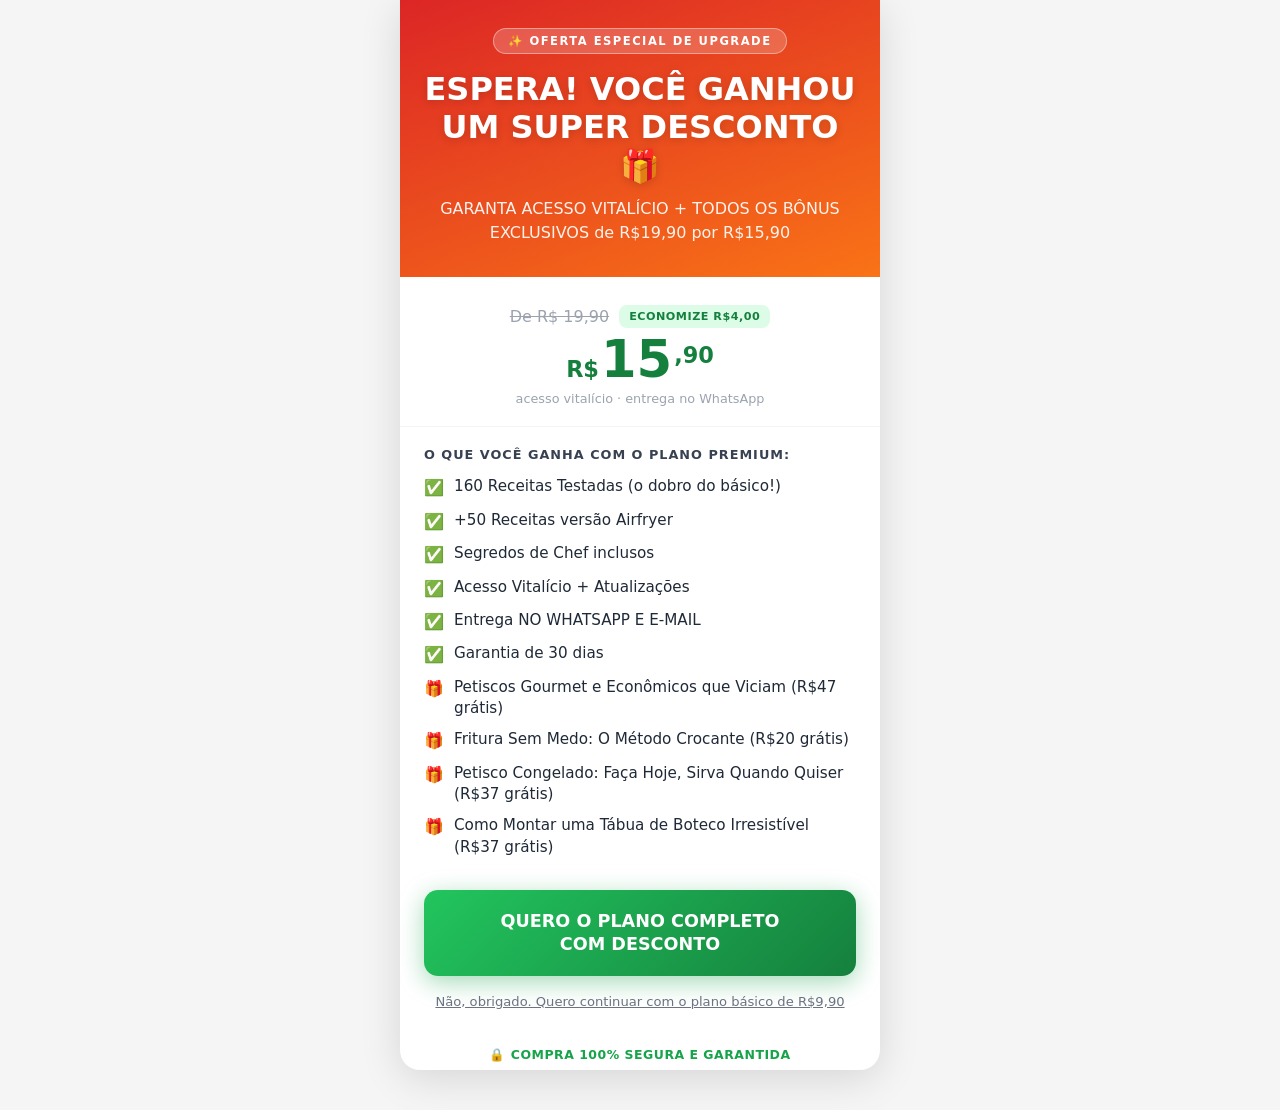
==== upsell.html @ 353e96bf "feat: centralize all redirects in redirectWithParams to preserve UTM/fbclid params" ====
<!DOCTYPE html>
<html lang="pt-BR">
<head>
  <meta charset="UTF-8" />
  <meta name="viewport" content="width=device-width, initial-scale=1.0" />
  <meta name="theme-color" content="#DC2626" />
  <title>Espera! Oferta Especial — Petiscos de Boteco</title>
  <style>
    *, *::before, *::after { box-sizing: border-box; margin: 0; padding: 0; }

    body {
      font-family: 'Segoe UI', system-ui, -apple-system, sans-serif;
      background: #F5F5F5;
      min-height: 100vh;
      display: flex;
      align-items: flex-start;
      justify-content: center;
      padding: 0 0 40px;
    }

    .card {
      background: #fff;
      width: 100%;
      max-width: 480px;
      border-radius: 0 0 20px 20px;
      overflow: hidden;
      box-shadow: 0 8px 40px rgba(0,0,0,0.13);
    }

    /* ── HEADER ── */
    .header {
      background: linear-gradient(160deg, #DC2626 0%, #F97316 100%);
      padding: 28px 24px 32px;
      text-align: center;
      color: #fff;
    }
    .pill {
      display: inline-block;
      background: rgba(255,255,255,0.2);
      border: 1px solid rgba(255,255,255,0.4);
      border-radius: 20px;
      font-size: 0.72rem;
      font-weight: 800;
      letter-spacing: 1.5px;
      text-transform: uppercase;
      padding: 5px 14px;
      margin-bottom: 16px;
    }
    .header h1 {
      font-size: clamp(1.6rem, 6vw, 2rem);
      font-weight: 900;
      line-height: 1.2;
      margin-bottom: 12px;
      text-shadow: 0 2px 8px rgba(0,0,0,0.15);
    }
    .header p {
      font-size: 1rem;
      opacity: 0.92;
      line-height: 1.5;
    }

    /* ── PRICE ── */
    .price-section {
      padding: 28px 28px 20px;
      text-align: center;
      border-bottom: 1px solid #F3F4F6;
    }
    .price-top-row {
      display: flex;
      align-items: center;
      justify-content: center;
      gap: 10px;
      margin-bottom: 6px;
    }
    .save-tag {
      background: #DCFCE7;
      color: #15803D;
      font-size: 0.7rem;
      font-weight: 900;
      letter-spacing: 0.5px;
      padding: 5px 10px;
      border-radius: 8px;
      text-transform: uppercase;
      white-space: nowrap;
    }
    .price-from {
      font-size: 1rem;
      color: #9CA3AF;
      text-decoration: line-through;
    }
    .price-main {
      display: flex;
      align-items: baseline;
      justify-content: center;
      gap: 2px;
    }
    .price-rs {
      font-size: 1.4rem;
      font-weight: 900;
      color: #15803D;
    }
    .price-num {
      font-size: 3.2rem;
      font-weight: 900;
      color: #15803D;
      line-height: 1;
    }
    .price-cents {
      font-size: 1.4rem;
      font-weight: 900;
      color: #15803D;
      align-self: flex-start;
      margin-top: 8px;
    }
    .price-note {
      font-size: 0.8rem;
      color: #9CA3AF;
      margin-top: 6px;
    }

    /* ── FEATURES ── */
    .features {
      padding: 20px 24px 24px;
    }
    .features-title {
      font-size: 0.8rem;
      font-weight: 800;
      text-transform: uppercase;
      letter-spacing: 1px;
      color: #374151;
      margin-bottom: 14px;
    }
    .feat-list {
      list-style: none;
      display: flex;
      flex-direction: column;
      gap: 10px;
    }
    .feat-list li {
      display: flex;
      align-items: flex-start;
      gap: 10px;
      font-size: 0.95rem;
      color: #1F2937;
      line-height: 1.4;
    }
    .feat-list li .ck {
      font-size: 1rem;
      flex-shrink: 0;
      margin-top: 1px;
    }

    /* ── CTA ── */
    .cta-section {
      padding: 8px 24px 20px;
    }
    .btn-accept {
      display: block;
      width: 100%;
      background: linear-gradient(135deg, #22C55E, #15803D);
      color: #fff;
      text-align: center;
      text-decoration: none;
      font-size: 1.1rem;
      font-weight: 900;
      padding: 20px 16px;
      border-radius: 14px;
      line-height: 1.3;
      box-shadow: 0 6px 24px rgba(22,163,74,0.4);
      transition: transform 0.15s, box-shadow 0.15s;
    }
    .btn-accept:hover {
      transform: translateY(-2px);
      box-shadow: 0 10px 32px rgba(22,163,74,0.55);
    }

    .decline {
      display: block;
      text-align: center;
      margin-top: 16px;
      font-size: 0.82rem;
      color: #6B7280;
      text-decoration: underline;
      cursor: pointer;
      line-height: 1.5;
    }
    .decline:hover { color: #374151; }

    .security {
      text-align: center;
      padding: 16px 24px 8px;
      font-size: 0.78rem;
      font-weight: 700;
      color: #16A34A;
      letter-spacing: 0.5px;
      text-transform: uppercase;
    }
  </style>
  <script>
    function redirectWithParams(destination) {
      var currentParams = window.location.search;
      if (!currentParams) {
        window.location.href = destination;
        return;
      }
      if (destination.indexOf('?') !== -1) {
        window.location.href = destination + '&' + currentParams.substring(1);
      } else {
        window.location.href = destination + currentParams;
      }
    }
  </script>
</head>
<body>

<div class="card">

  <!-- HEADER -->
  <div class="header">
    <div class="pill">✨ Oferta Especial de Upgrade</div>
    <h1>ESPERA! VOCÊ GANHOU UM SUPER DESCONTO 🎁</h1>
    <p>GARANTA ACESSO VITALÍCIO + TODOS OS BÔNUS EXCLUSIVOS de R$19,90 por R$15,90</p>
  </div>

  <!-- PRICE -->
  <div class="price-section">
    <div class="price-top-row">
      <div class="price-from">De R$ 19,90</div>
      <div class="save-tag">ECONOMIZE R$4,00</div>
    </div>
    <div class="price-main">
      <span class="price-rs">R$</span>
      <span class="price-num">15</span>
      <span class="price-cents">,90</span>
    </div>
    <div class="price-note">acesso vitalício · entrega no WhatsApp</div>
  </div>

  <!-- FEATURES -->
  <div class="features">
    <div class="features-title">O que você ganha com o Plano Premium:</div>
    <ul class="feat-list">
      <li><span class="ck">✅</span> <span>160 Receitas Testadas (o dobro do básico!)</span></li>
      <li><span class="ck">✅</span> <span>+50 Receitas versão Airfryer</span></li>
      <li><span class="ck">✅</span> <span>Segredos de Chef inclusos</span></li>
      <li><span class="ck">✅</span> <span>Acesso Vitalício + Atualizações</span></li>
      <li><span class="ck">✅</span> <span>Entrega NO WHATSAPP E E-MAIL</span></li>
      <li><span class="ck">✅</span> <span>Garantia de 30 dias</span></li>
      <li><span class="ck">🎁</span> <span>Petiscos Gourmet e Econômicos que Viciam (R$47 grátis)</span></li>
      <li><span class="ck">🎁</span> <span>Fritura Sem Medo: O Método Crocante (R$20 grátis)</span></li>
      <li><span class="ck">🎁</span> <span>Petisco Congelado: Faça Hoje, Sirva Quando Quiser (R$37 grátis)</span></li>
      <li><span class="ck">🎁</span> <span>Como Montar uma Tábua de Boteco Irresistível (R$37 grátis)</span></li>
    </ul>
  </div>

  <!-- CTA -->
  <div class="cta-section">
    <a href="https://mundoconhecimento.mycartpanda.com/checkout/210012036:1" class="btn-accept" onclick="event.preventDefault(); redirectWithParams('https://mundoconhecimento.mycartpanda.com/checkout/210012036:1')">
      QUERO O PLANO COMPLETO<br>COM DESCONTO
    </a>

    <a href="https://mundoconhecimento.mycartpanda.com/checkout/209973657:1" class="decline" onclick="event.preventDefault(); redirectWithParams('https://mundoconhecimento.mycartpanda.com/checkout/209973657:1')">
      Não, obrigado. Quero continuar com o plano básico de R$9,90
    </a>
  </div>

  <div class="security">🔒 Compra 100% Segura e Garantida</div>

</div>

</body>
</html>
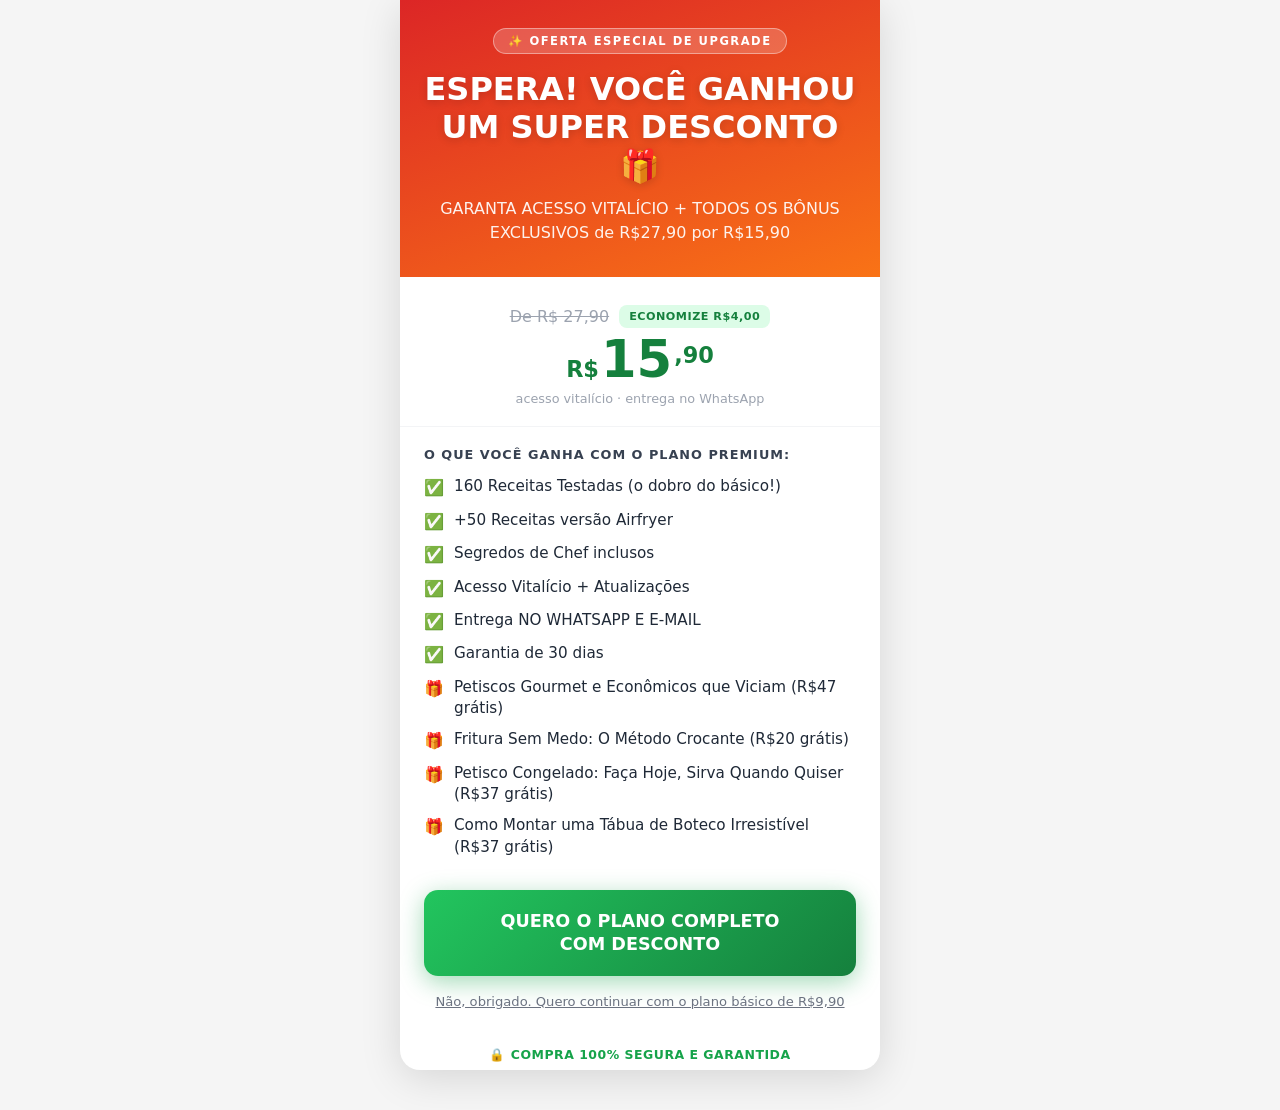
==== commit c936ced0: "update premium price from R9,90 to R7,90" ====
--- a/upsell.html
+++ b/upsell.html
@@ -219,13 +219,13 @@
   <div class="header">
     <div class="pill">✨ Oferta Especial de Upgrade</div>
     <h1>ESPERA! VOCÊ GANHOU UM SUPER DESCONTO 🎁</h1>
-    <p>GARANTA ACESSO VITALÍCIO + TODOS OS BÔNUS EXCLUSIVOS de R$19,90 por R$15,90</p>
+    <p>GARANTA ACESSO VITALÍCIO + TODOS OS BÔNUS EXCLUSIVOS de R$27,90 por R$15,90</p>
   </div>
 
   <!-- PRICE -->
   <div class="price-section">
     <div class="price-top-row">
-      <div class="price-from">De R$ 19,90</div>
+      <div class="price-from">De R$ 27,90</div>
       <div class="save-tag">ECONOMIZE R$4,00</div>
     </div>
     <div class="price-main">
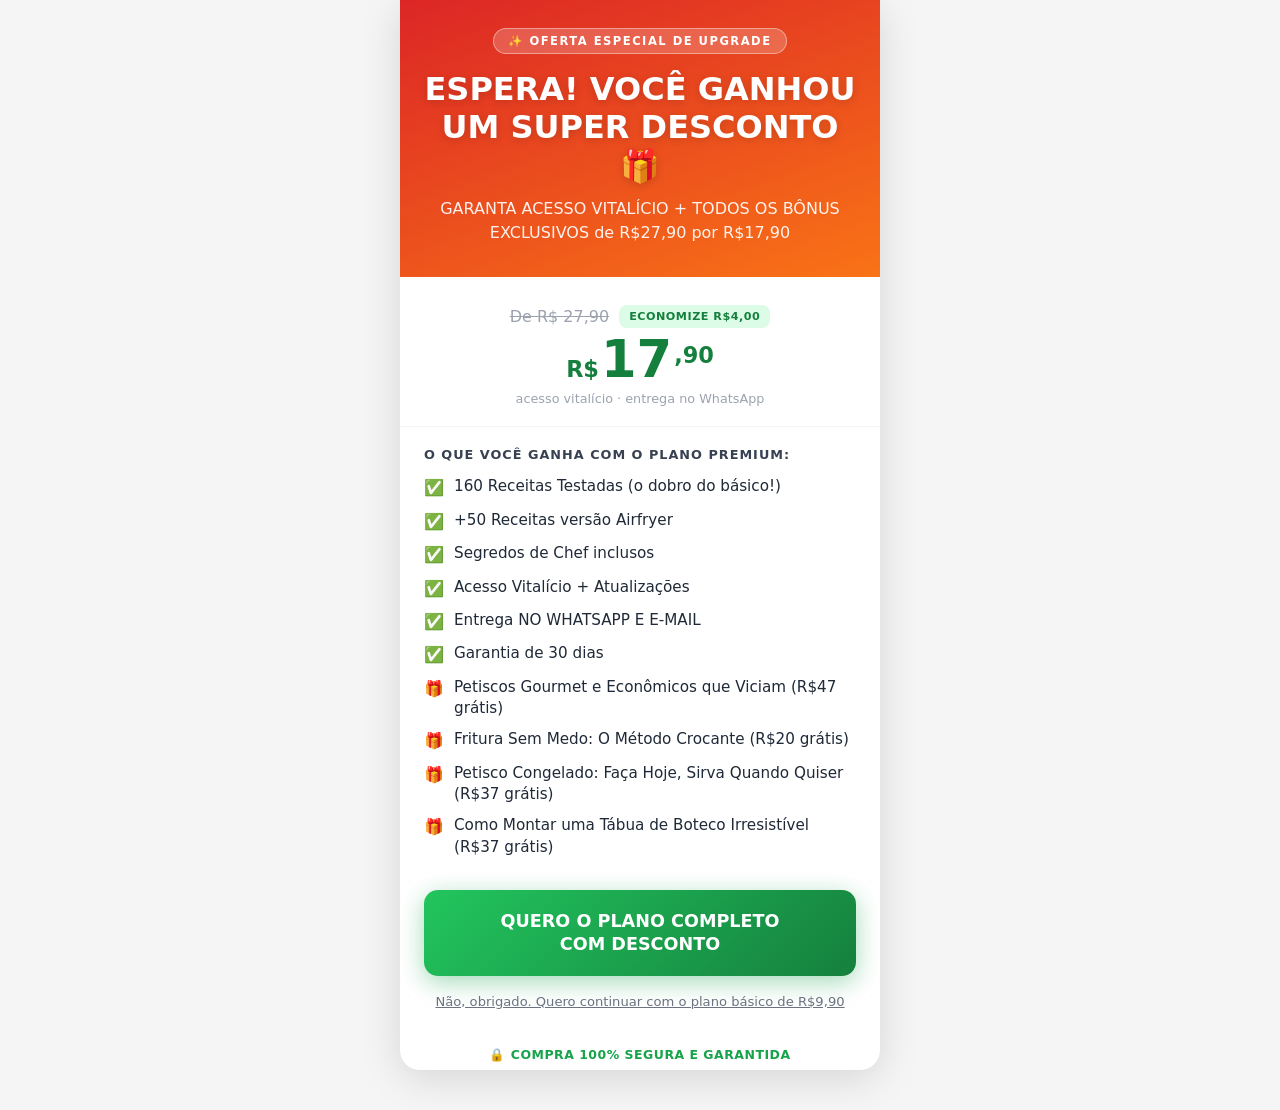
==== commit 023065a5: "teste-1" ====
--- a/upsell.html
+++ b/upsell.html
@@ -219,7 +219,7 @@
   <div class="header">
     <div class="pill">✨ Oferta Especial de Upgrade</div>
     <h1>ESPERA! VOCÊ GANHOU UM SUPER DESCONTO 🎁</h1>
-    <p>GARANTA ACESSO VITALÍCIO + TODOS OS BÔNUS EXCLUSIVOS de R$27,90 por R$15,90</p>
+    <p>GARANTA ACESSO VITALÍCIO + TODOS OS BÔNUS EXCLUSIVOS de R$27,90 por R$17,90</p>
   </div>
 
   <!-- PRICE -->
@@ -230,7 +230,7 @@
     </div>
     <div class="price-main">
       <span class="price-rs">R$</span>
-      <span class="price-num">15</span>
+      <span class="price-num">17</span>
       <span class="price-cents">,90</span>
     </div>
     <div class="price-note">acesso vitalício · entrega no WhatsApp</div>
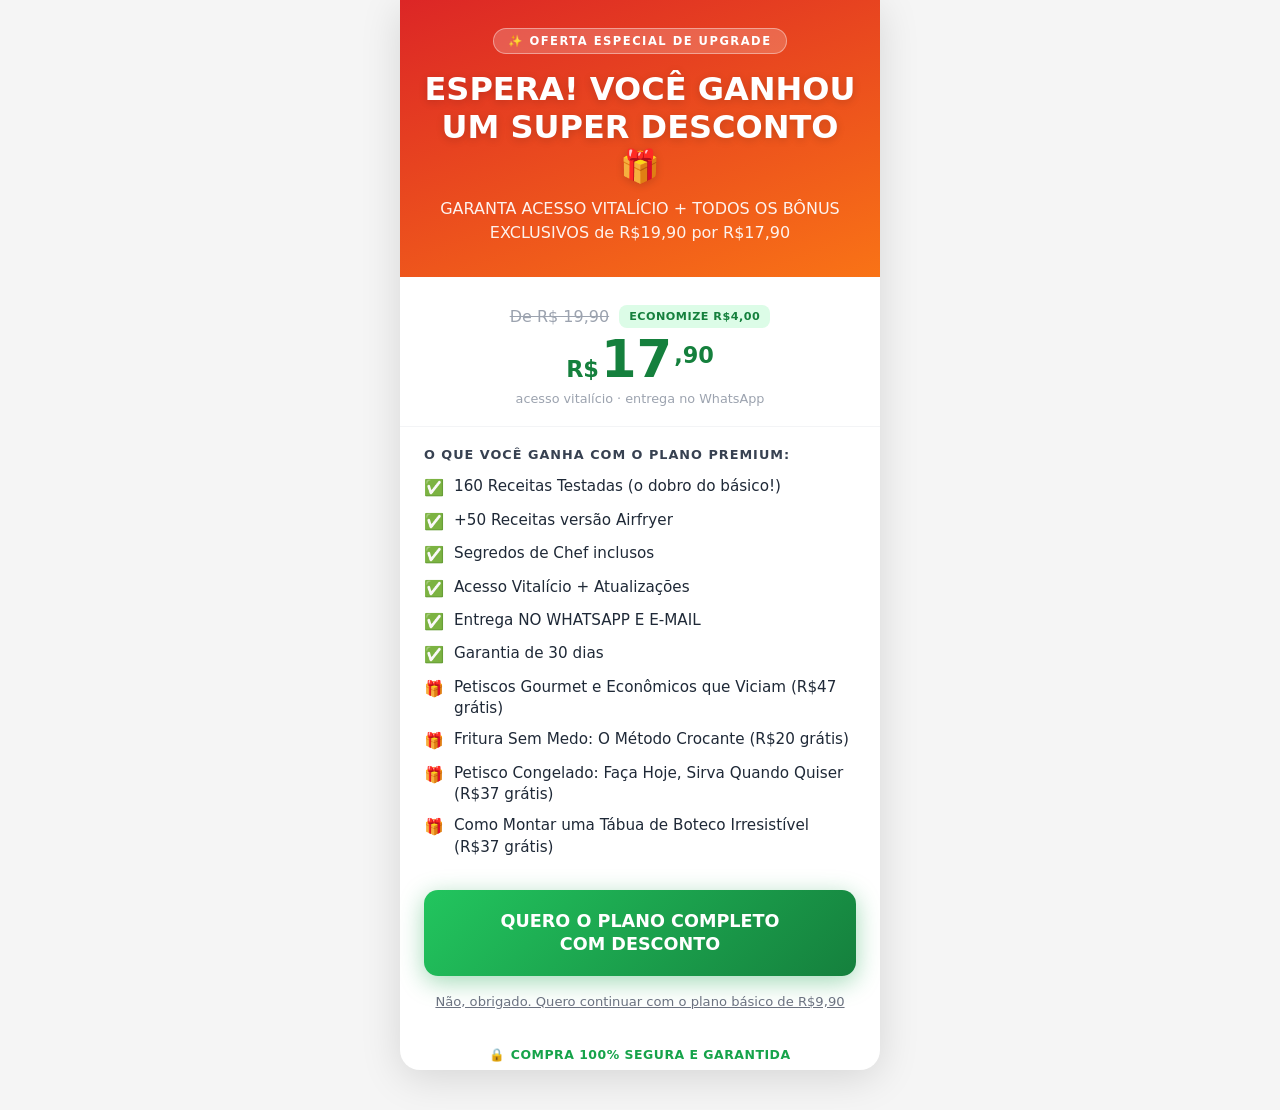
==== commit e3649f7b: "update premium price from R9,90 to R7,90" ====
--- a/upsell.html
+++ b/upsell.html
@@ -219,13 +219,13 @@
   <div class="header">
     <div class="pill">✨ Oferta Especial de Upgrade</div>
     <h1>ESPERA! VOCÊ GANHOU UM SUPER DESCONTO 🎁</h1>
-    <p>GARANTA ACESSO VITALÍCIO + TODOS OS BÔNUS EXCLUSIVOS de R$27,90 por R$17,90</p>
+    <p>GARANTA ACESSO VITALÍCIO + TODOS OS BÔNUS EXCLUSIVOS de R$19,90 por R$17,90</p>
   </div>
 
   <!-- PRICE -->
   <div class="price-section">
     <div class="price-top-row">
-      <div class="price-from">De R$ 27,90</div>
+      <div class="price-from">De R$ 19,90</div>
       <div class="save-tag">ECONOMIZE R$4,00</div>
     </div>
     <div class="price-main">
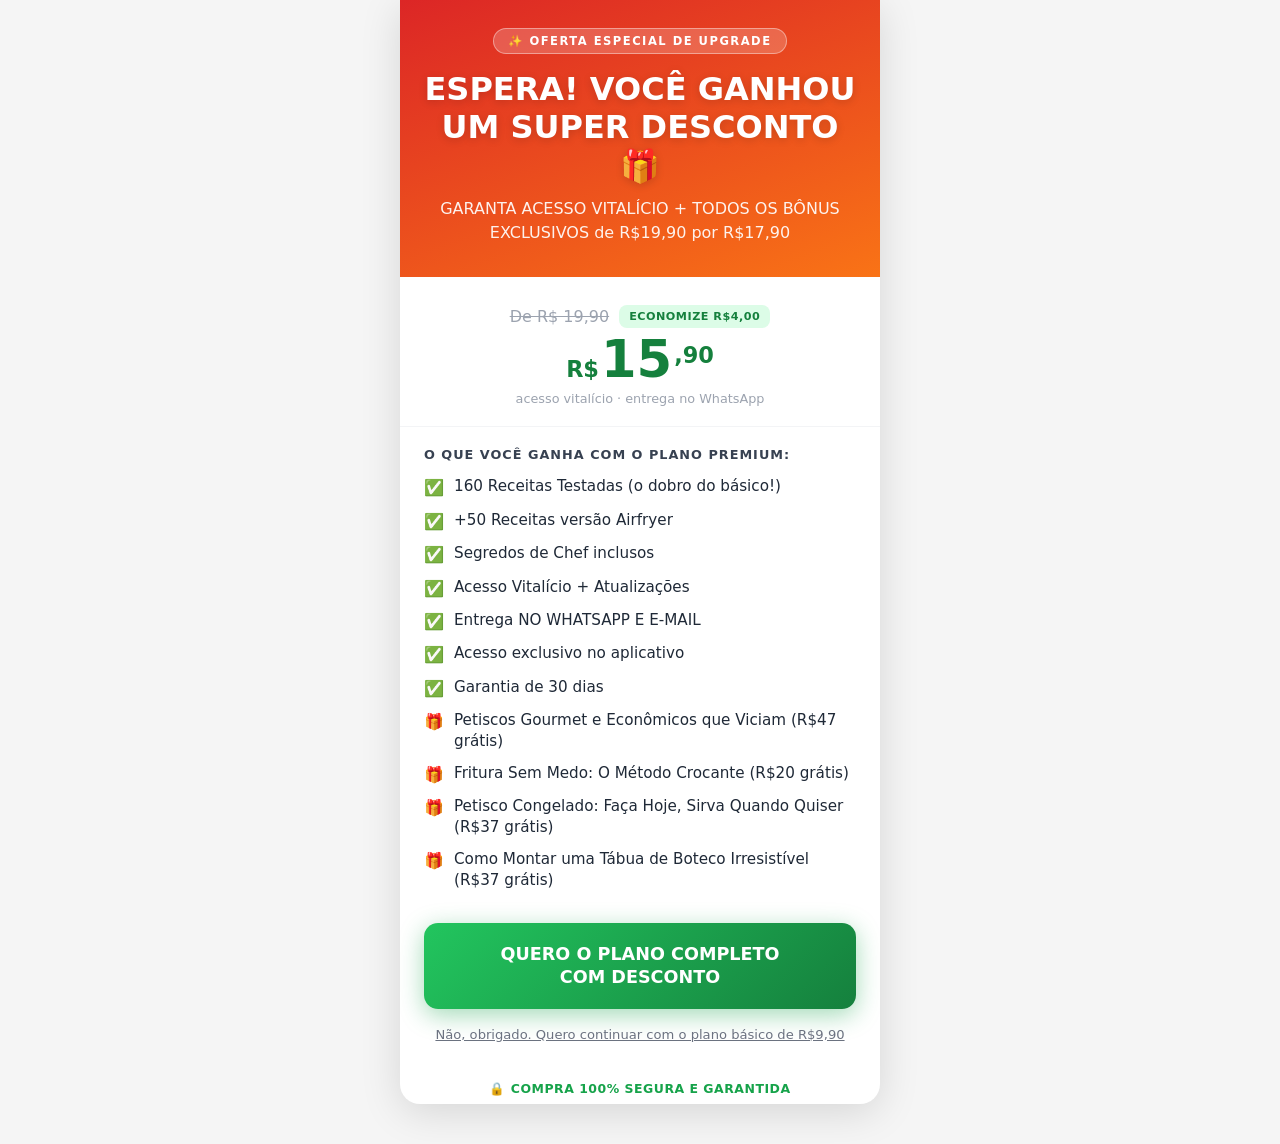
==== commit 4576909b: "app" ====
--- a/upsell.html
+++ b/upsell.html
@@ -230,7 +230,7 @@
     </div>
     <div class="price-main">
       <span class="price-rs">R$</span>
-      <span class="price-num">17</span>
+      <span class="price-num">15</span>
       <span class="price-cents">,90</span>
     </div>
     <div class="price-note">acesso vitalício · entrega no WhatsApp</div>
@@ -245,6 +245,7 @@
       <li><span class="ck">✅</span> <span>Segredos de Chef inclusos</span></li>
       <li><span class="ck">✅</span> <span>Acesso Vitalício + Atualizações</span></li>
       <li><span class="ck">✅</span> <span>Entrega NO WHATSAPP E E-MAIL</span></li>
+      <li><span class="ck">✅</span> <span>Acesso exclusivo no aplicativo</span></li>
       <li><span class="ck">✅</span> <span>Garantia de 30 dias</span></li>
       <li><span class="ck">🎁</span> <span>Petiscos Gourmet e Econômicos que Viciam (R$47 grátis)</span></li>
       <li><span class="ck">🎁</span> <span>Fritura Sem Medo: O Método Crocante (R$20 grátis)</span></li>
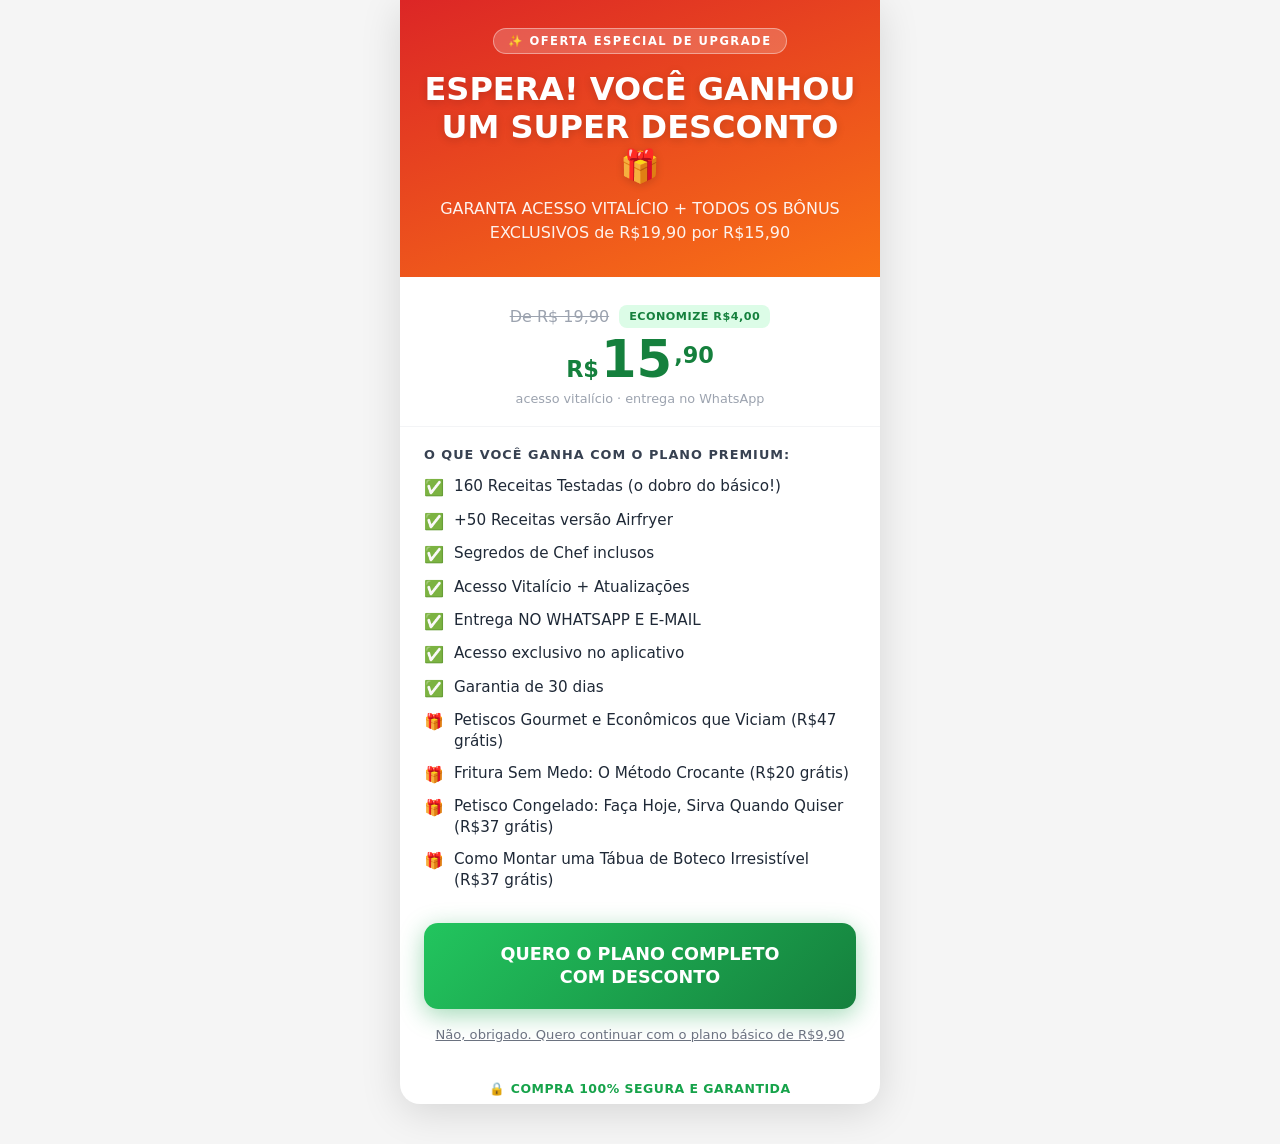
==== commit 447ff8e2: "update prices and layout" ====
--- a/upsell.html
+++ b/upsell.html
@@ -219,7 +219,7 @@
   <div class="header">
     <div class="pill">✨ Oferta Especial de Upgrade</div>
     <h1>ESPERA! VOCÊ GANHOU UM SUPER DESCONTO 🎁</h1>
-    <p>GARANTA ACESSO VITALÍCIO + TODOS OS BÔNUS EXCLUSIVOS de R$19,90 por R$17,90</p>
+    <p>GARANTA ACESSO VITALÍCIO + TODOS OS BÔNUS EXCLUSIVOS de R$19,90 por R$15,90</p>
   </div>
 
   <!-- PRICE -->
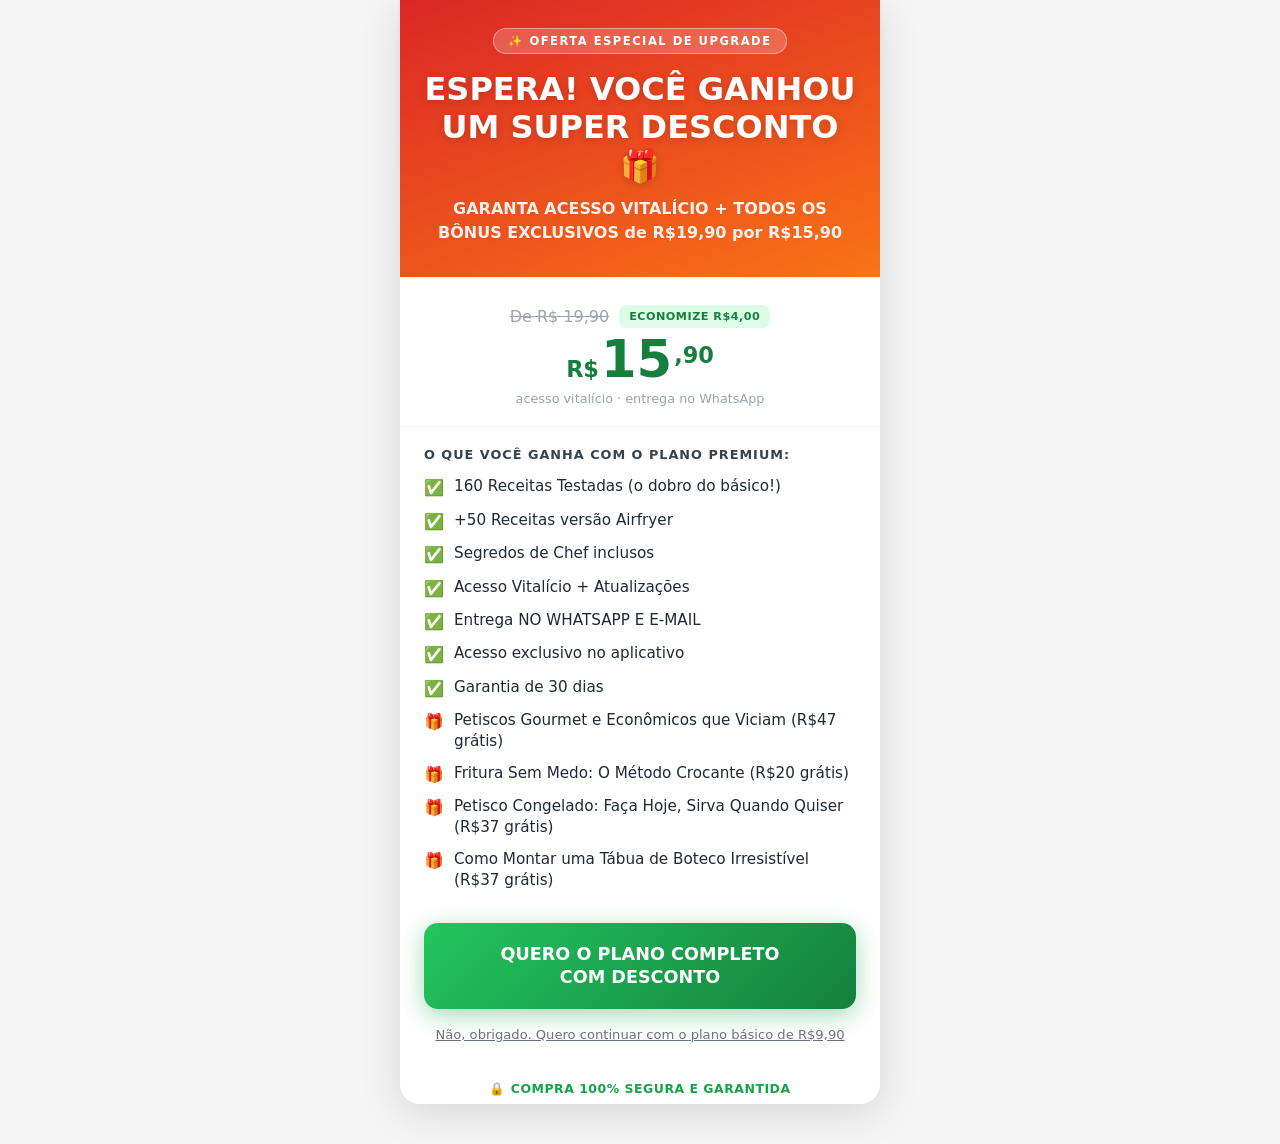
==== commit 59a18b09: "fix: remove bullet from feat-list li in upsell" ====
--- a/upsell.html
+++ b/upsell.html
@@ -132,11 +132,14 @@
     }
     .feat-list {
       list-style: none;
+      padding: 0;
+      margin: 0;
       display: flex;
       flex-direction: column;
       gap: 10px;
     }
     .feat-list li {
+      list-style: none;
       display: flex;
       align-items: flex-start;
       gap: 10px;
@@ -219,7 +222,7 @@
   <div class="header">
     <div class="pill">✨ Oferta Especial de Upgrade</div>
     <h1>ESPERA! VOCÊ GANHOU UM SUPER DESCONTO 🎁</h1>
-    <p>GARANTA ACESSO VITALÍCIO + TODOS OS BÔNUS EXCLUSIVOS de R$19,90 por R$15,90</p>
+    <p><b>GARANTA ACESSO VITALÍCIO + TODOS OS BÔNUS EXCLUSIVOS de R$19,90 por R$15,90</b></p>
   </div>
 
   <!-- PRICE -->
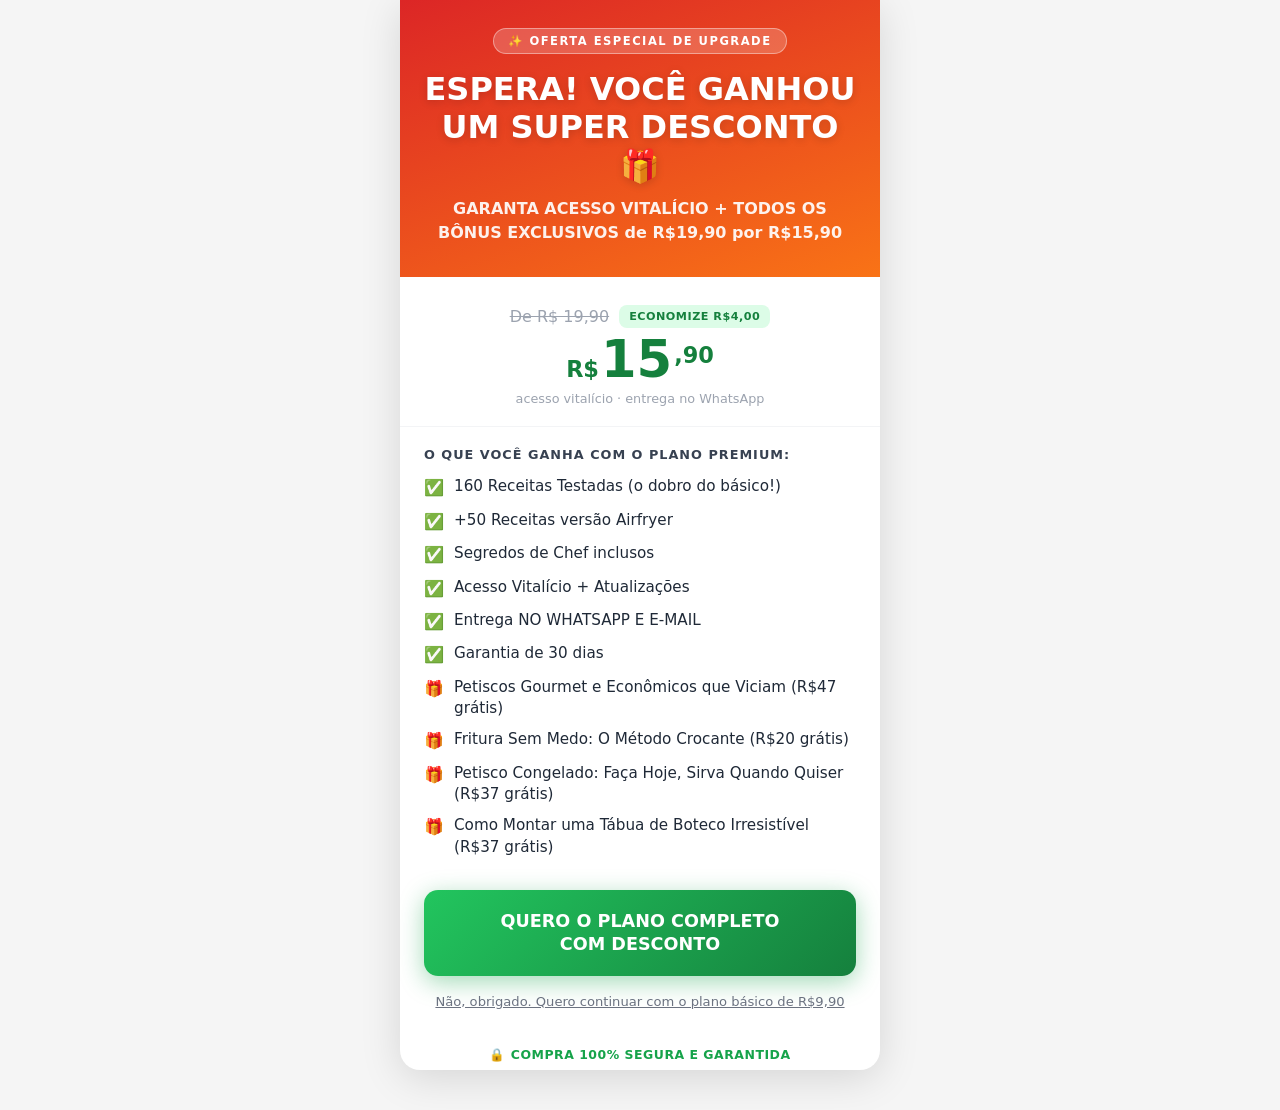
==== commit 8d09717a: "remove 'Acesso exclusivo no aplicativo' from plan features Co-Authored-By: Claude Sonnet 4.6 <norepl" ====
--- a/upsell.html
+++ b/upsell.html
@@ -248,7 +248,6 @@
       <li><span class="ck">✅</span> <span>Segredos de Chef inclusos</span></li>
       <li><span class="ck">✅</span> <span>Acesso Vitalício + Atualizações</span></li>
       <li><span class="ck">✅</span> <span>Entrega NO WHATSAPP E E-MAIL</span></li>
-      <li><span class="ck">✅</span> <span>Acesso exclusivo no aplicativo</span></li>
       <li><span class="ck">✅</span> <span>Garantia de 30 dias</span></li>
       <li><span class="ck">🎁</span> <span>Petiscos Gourmet e Econômicos que Viciam (R$47 grátis)</span></li>
       <li><span class="ck">🎁</span> <span>Fritura Sem Medo: O Método Crocante (R$20 grátis)</span></li>
